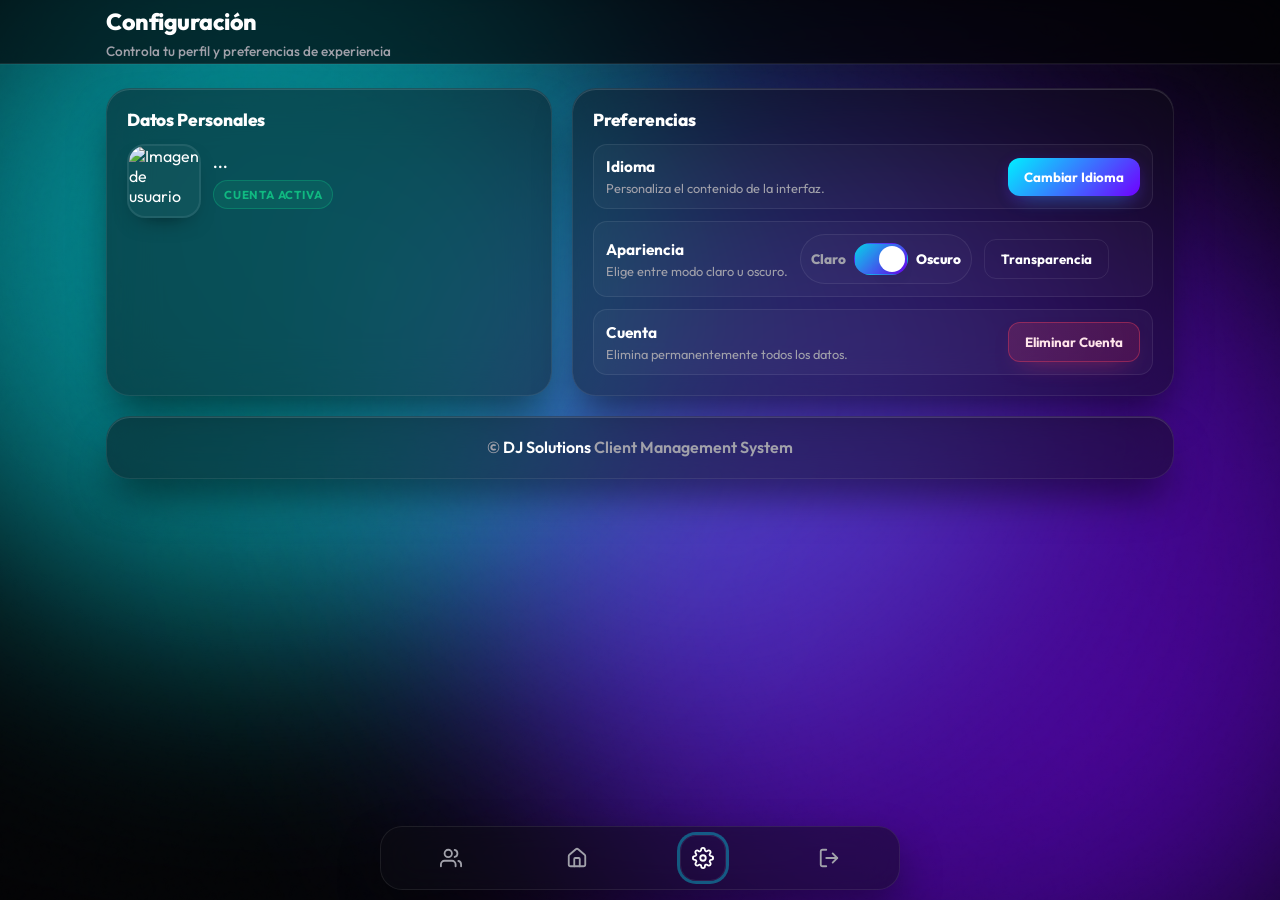
==== Plantillas/Configuracion.html @ e6ed942d "feat: Implement responsive bottom navigation and update UI styles for improved user experience" ====
<!DOCTYPE html>
<html lang="es">

<head>
    <meta charset="UTF-8">
    <meta name="viewport" content="width=device-width, initial-scale=1.0">
    <script>
        (function () {
            try {
                var t = (localStorage.getItem('CMS_THEME') || '').toString().trim().toLowerCase();
                document.documentElement.dataset.theme = (t === 'light' || t === 'claro') ? 'light' : 'dark';
            } catch (e) { }
        })();
    </script>
    <link href="https://fonts.googleapis.com/css2?family=Outfit:wght@300;400;500;600;700;800&display=swap" rel="stylesheet">
    <link rel="stylesheet" href="/Estilos/estilos_config.css">
    <title>Configuración | CMS Premium</title>
</head>

<body>
    <div class="ambient-background" aria-hidden="true">
        <div class="blob blob-1"></div>
        <div class="blob blob-2"></div>
        <div class="blob blob-3"></div>
        <div class="glass-overlay"></div>
    </div>

    <header class="navbar">
        <div class="header-inner">
            <div class="header-copy">
                <h1>Configuración</h1>
                <p>Controla tu perfil y preferencias de experiencia</p>
            </div>
        </div>
    </header>

    <main class="config-layout">
        <section class="glass-panel profile-panel">
            <h2 class="section-title">Datos Personales</h2>
            <div class="profile-row">
                <img src="" id="pfp" alt="Imagen de usuario">
                <div class="profile-meta">
                    <p id="Datos_cuenta">...</p>
                    <span class="meta-badge">Cuenta Activa</span>
                </div>
            </div>
        </section>

        <section class="glass-panel prefs-panel">
            <h2 class="section-title">Preferencias</h2>
            <div class="prefs-grid">
                <div class="pref-item">
                    <div>
                        <h3>Idioma</h3>
                        <p>Personaliza el contenido de la interfaz.</p>
                    </div>
                    <button id="idioma-btn">Cambiar Idioma</button>
                </div>

                <div class="pref-item pref-item--visual">
                    <div>
                        <h3>Apariencia</h3>
                        <p>Elige entre modo claro u oscuro.</p>
                    </div>
                    <div class="theme-toggle" aria-label="Tema">
                        <span class="theme-toggle__label theme-toggle__label--light">Claro</span>
                        <button id="modo-oscuro-btn" class="ios-switch" type="button" role="switch" aria-checked="false" aria-label="Cambiar tema"></button>
                        <span class="theme-toggle__label theme-toggle__label--dark">Oscuro</span>
                    </div>
                    <button id="transparencia-btn" class="secondary-btn">Transparencia</button>
                </div>

                <div class="pref-item pref-item--danger">
                    <div>
                        <h3>Cuenta</h3>
                        <p>Elimina permanentemente todos los datos.</p>
                    </div>
                    <button id="eliminar-cuenta-btn">Eliminar Cuenta</button>
                </div>
            </div>
        </section>

        <section class="glass-panel footer-panel">
            <p>&copy; <a href="https://djsolutionss.netlify.app">DJ Solutions</a> <span id="anio"></span> Client Management System</p>
        </section>
    </main>

    <footer class="bottom-nav" aria-label="Navegación">
        <a class="icon-btn" href="/Plantillas/administracion_clientes.html" aria-label="Clientes" title="Clientes">
            <svg viewBox="0 0 24 24" fill="none" stroke="currentColor" stroke-width="2" stroke-linecap="round" stroke-linejoin="round" aria-hidden="true">
                <path d="M17 21v-2a4 4 0 0 0-4-4H5a4 4 0 0 0-4 4v2" />
                <circle cx="9" cy="7" r="4" />
                <path d="M23 21v-2a4 4 0 0 0-3-3.87" />
                <path d="M16 3.13a4 4 0 0 1 0 7.75" />
            </svg>
        </a>
        <a class="icon-btn" href="/Plantillas/Inicio.html" aria-label="Inicio" title="Inicio">
            <svg viewBox="0 0 24 24" fill="none" stroke="currentColor" stroke-width="2" stroke-linecap="round" stroke-linejoin="round" aria-hidden="true">
                <path d="M15 21v-8a1 1 0 0 0-1-1h-4a1 1 0 0 0-1 1v8" />
                <path d="M3 10a2 2 0 0 1 .709-1.528l7-6a2 2 0 0 1 2.582 0l7 6A2 2 0 0 1 21 10v9a2 2 0 0 1-2 2H5a2 2 0 0 1-2-2z" />
            </svg>
        </a>
        <a class="icon-btn active" href="/Plantillas/Configuracion.html" aria-label="Configuración" title="Configuración">
            <svg viewBox="0 0 24 24" fill="none" stroke="currentColor" stroke-width="2" stroke-linecap="round" stroke-linejoin="round" aria-hidden="true">
                <circle cx="12" cy="12" r="3" />
                <path d="M19.4 15a1.65 1.65 0 0 0 .33 1.82l.06.06a2 2 0 0 1 0 2.83 2 2 0 0 1-2.83 0l-.06-.06a1.65 1.65 0 0 0-1.82-.33 1.65 1.65 0 0 0-1 1.51V21a2 2 0 0 1-2 2 2 2 0 0 1-2-2v-.09A1.65 1.65 0 0 0 9 19.4a1.65 1.65 0 0 0-1.82.33l-.06.06a2 2 0 0 1-2.83 0 2 2 0 0 1 0-2.83l.06-.06A1.65 1.65 0 0 0 4.6 15a1.65 1.65 0 0 0-1.51-1H3a2 2 0 0 1-2-2 2 2 0 0 1 2-2h.09A1.65 1.65 0 0 0 4.6 9a1.65 1.65 0 0 0-.33-1.82l-.06-.06a2 2 0 0 1 0-2.83 2 2 0 0 1 2.83 0l.06.06A1.65 1.65 0 0 0 9 4.6a1.65 1.65 0 0 0 1-1.51V3a2 2 0 0 1 2-2 2 2 0 0 1 2 2v.09A1.65 1.65 0 0 0 15 4.6a1.65 1.65 0 0 0 1.82-.33l.06-.06a2 2 0 0 1 2.83 0 2 2 0 0 1 0 2.83l-.06.06A1.65 1.65 0 0 0 19.4 9a1.65 1.65 0 0 0 1.51 1H21a2 2 0 0 1 2 2 2 2 0 0 1-2 2h-.09A1.65 1.65 0 0 0 19.4 15z" />
            </svg>
        </a>
        <button type="button" class="icon-btn danger" onclick="cerrarSesion()" aria-label="Cerrar sesión" title="Cerrar sesión">
            <svg viewBox="0 0 24 24" fill="none" stroke="currentColor" stroke-width="2" stroke-linecap="round" stroke-linejoin="round" aria-hidden="true">
                <path d="M9 21H5a2 2 0 0 1-2-2V5a2 2 0 0 1 2-2h4" />
                <polyline points="16 17 21 12 16 7" />
                <line x1="21" y1="12" x2="9" y2="12" />
            </svg>
        </button>
    </footer>


    <script src="/Scripts/script_config.js" type="module"></script>
</body>

</html>
---- Estilos/estilos_config.css ----
/* Configuración
   Coherente con la estética oscura del proyecto (Inicio/Clientes/Login)
*/

@import url('https://fonts.googleapis.com/css2?family=Inter:wght@400;500;600;700;800&display=swap');

:root {
	--bg: #0b0b0c;
	--bg-elev: #121214;
	--input: #18181b;
	--text: #e5e5e5;
	--muted: #a1a1aa;
	--heading: #ffffff;
	--border: #2a2a2f;
	--primary: #ffffff;
	--primary-600: #e4e4e7;
	--on-primary: #0b0b0c;
	--ring: rgba(255, 255, 255, 0.35);
	--success: #ffffff;
	--danger: #ffffff;
	--danger-600: #e4e4e7;
	--footer-h: 64px;
	--header-h: 64px;
	--switch-thumb: var(--heading);
	--container-w: 1100px;
	--container-px: 16px;
	color-scheme: dark;
}

/* Tema claro (para el toggle) */
:root[data-theme="light"] {
	--bg: #ffffff;
	--bg-elev: #fafafa;
	--input: #f4f4f5;
	--text: #0b0b0c;
	--muted: #52525b;
	--heading: #0b0b0c;
	--border: #e4e4e7;
	--primary: #0b0b0c;
	--primary-600: #1f1f23;
	--on-primary: #ffffff;
	--ring: rgba(0, 0, 0, 0.18);
	--switch-thumb: #ffffff;
	color-scheme: light;
}

* { box-sizing: border-box; }
html, body { height: 100%; }

body {
	margin: 0;
	font-family: 'Inter', system-ui, -apple-system, Segoe UI, Roboto, Ubuntu, Cantarell,
		Noto Sans, Helvetica, Arial;
	background: var(--bg);
	color: var(--text);
	-webkit-font-smoothing: antialiased;
	-moz-osx-font-smoothing: grayscale;
}

/* Scrollbar */
::-webkit-scrollbar { width: 8px; height: 8px; }
::-webkit-scrollbar-track { background: var(--input); }
::-webkit-scrollbar-thumb { background: #374151; border-radius: 4px; }
:root[data-theme="light"] ::-webkit-scrollbar-thumb { background: #cbd5e1; }
::-webkit-scrollbar-thumb:hover { background: #4b5563; }
:root[data-theme="light"] ::-webkit-scrollbar-thumb:hover { background: #94a3b8; }

header {
	position: fixed;
	top: 0;
	left: 0;
	right: 0;
	z-index: 100;
	height: var(--header-h);
	background: var(--bg);
	border-bottom: 1px solid var(--border);
}

.header-inner,
main {
	width: 100%;
	max-width: var(--container-w);
	margin-left: auto;
	margin-right: auto;
	padding-left: var(--container-px);
	padding-right: var(--container-px);
}

.header-inner {
	height: 100%;
	display: flex;
	align-items: center;
	justify-content: space-between;
	gap: 12px;
}

header h1 {
	margin: 0;
	font-size: 1.75rem;
	line-height: 2.25rem;
	font-weight: 800;
	color: var(--heading);
}

main {
	display: grid;
	gap: 16px;
	grid-template-columns: 1fr;
	padding-top: calc(var(--header-h) + 24px);
	padding-bottom: calc(var(--footer-h) + env(safe-area-inset-bottom) + 18px);
}

@media (min-width: 900px) {
	main { grid-template-columns: repeat(2, minmax(0, 1fr)); gap: 20px; }
	main > section:last-of-type { grid-column: 1 / -1; }
}

/* Acciones del header */
.header-actions {
	display: flex;
	align-items: center;
	gap: 8px;
}

.header-icon-btn {
	appearance: none;
	background: transparent;
	color: var(--text);
	border: 1px solid var(--border);
	border-radius: 10px;
	padding: 8px;
	min-width: 40px;
	min-height: 40px;
	cursor: pointer;
	display: inline-flex;
	align-items: center;
	justify-content: center;
	text-decoration: none;
	box-shadow: none;
	transition: background-color 0.2s ease, border-color 0.2s ease, box-shadow 0.2s ease;
}
.header-icon-btn:hover {
	background: rgba(255,255,255,0.05);
	border-color: rgba(255,255,255,0.12);
}
:root[data-theme="light"] .header-icon-btn:hover {
	background: rgba(15, 23, 42, 0.05);
}
.header-icon-btn:active { transform: translateY(1px); }
.header-icon-btn:focus-visible {
	outline: none;
	border-color: var(--primary);
	box-shadow: 0 0 0 3px var(--ring);
}

.header-icon-btn svg {
	width: 22px;
	height: 22px;
	display: block;
}

main > section {
	background: var(--bg-elev);
	border: 1px solid var(--border);
	border-radius: 18px;
	padding: 18px;
	box-shadow: 0 1px 2px rgba(0, 0, 0, 0.12), 0 6px 24px rgba(0, 0, 0, 0.20);
}

main > section > h1 {
	margin: 0 0 12px 0;
	font-size: 1.125rem;
	line-height: 1.5rem;
	font-weight: 800;
	color: var(--heading);
}

main h3 {
	margin: 0;
	font-size: 0.95rem;
	font-weight: 700;
	color: var(--heading);
}

/* Datos personales */
main > section:first-of-type > div {
	display: flex;
	align-items: center;
	gap: 12px;
	flex-wrap: wrap;
}

#pfp {
	width: 56px;
	height: 56px;
	border-radius: 14px;
	border: 1px solid var(--border);
	background: var(--input);
	object-fit: cover;
}

#Datos_cuenta {
	margin: 0;
	color: var(--muted);
	font-weight: 600;
	overflow-wrap: anywhere;
}

/* Preferencias */
main > section:nth-of-type(2) > div {
	display: grid;
	gap: 12px;
}

main > section:nth-of-type(2) > div > div {
	background: var(--input);
	border: 1px solid var(--border);
	border-radius: 14px;
	padding: 12px;
	display: flex;
	align-items: center;
	justify-content: space-between;
	gap: 12px;
	flex-wrap: wrap;
}

main > section:nth-of-type(2) > div > div:nth-of-type(2) {
	justify-content: flex-start;
}
main > section:nth-of-type(2) > div > div:nth-of-type(2) h3 {
	flex: 1 1 180px;
}
main > section:nth-of-type(2) > div > div:nth-of-type(2) button {
	flex: 0 0 auto;
}

button {
	appearance: none;
	background: var(--primary);
	color: var(--on-primary);
	font-weight: 700;
	border: 0;
	border-radius: 12px;
	padding: 10px 14px;
	cursor: pointer;
	transition: background-color 0.2s ease, transform 0.02s ease, box-shadow 0.2s ease;
	box-shadow: 0 1px 2px rgba(0,0,0,0.2), 0 2px 6px rgba(0,0,0,0.25);
}

button:hover { background: var(--primary-600); }
button:active { transform: translateY(1px); }
button:focus-visible {
	outline: none;
	box-shadow: 0 0 0 3px var(--ring);
}

#eliminar-cuenta-btn {
	background: transparent;
	color: var(--heading);
	border: 1px solid var(--border);
	box-shadow: none;
}
#eliminar-cuenta-btn:hover {
	background: rgba(255,255,255,0.04);
}
:root[data-theme="light"] #eliminar-cuenta-btn:hover { background: rgba(0,0,0,0.04); }

/* Toggle iOS (Claro/Oscuro) */
.theme-toggle {
	display: inline-flex;
	align-items: center;
	gap: 10px;
	white-space: nowrap;
}

.theme-toggle__label {
	font-size: 0.85rem;
	font-weight: 800;
	color: var(--muted);
}

:root[data-theme="light"] .theme-toggle__label--light { color: var(--heading); }
:root[data-theme="light"] .theme-toggle__label--dark { color: var(--muted); }
:root:not([data-theme="light"]) .theme-toggle__label--dark { color: var(--heading); }
:root:not([data-theme="light"]) .theme-toggle__label--light { color: var(--muted); }

button.ios-switch {
	appearance: none;
	-webkit-appearance: none;
	width: 52px;
	height: 32px;
	padding: 0;
	border-radius: 999px;
	border: 1px solid var(--border);
	background: var(--input);
	box-shadow: none;
	position: relative;
	cursor: pointer;
}

button.ios-switch::after {
	content: '';
	position: absolute;
	top: 2px;
	left: 2px;
	width: 28px;
	height: 28px;
	border-radius: 999px;
	background: var(--switch-thumb);
	box-shadow: 0 1px 2px rgba(0,0,0,0.22), 0 6px 18px rgba(0,0,0,0.18);
	transform: translateX(0);
	transition: transform 0.18s ease;
}

:root:not([data-theme="light"]) button.ios-switch {
	background: var(--primary);
	border-color: transparent;
}

:root:not([data-theme="light"]) button.ios-switch::after {
	transform: translateX(20px);
}

button.ios-switch:hover { background: var(--input); }
:root:not([data-theme="light"]) button.ios-switch:hover { background: var(--primary-600); }
button.ios-switch:active { transform: none; }

button.ios-switch:focus-visible {
	outline: none;
	box-shadow: 0 0 0 3px var(--ring);
}

/* Créditos */
main > section:last-of-type {
	text-align: center;
	color: var(--muted);
}

main > section:last-of-type p {
	margin: 0;
	font-weight: 600;
}

main > section:last-of-type a {
	display: inline-block;
	color: var(--heading);
	text-decoration: none;
	border-bottom: 1px solid transparent;
	transition: border-color 0.2s ease;
}

main > section:last-of-type a:hover { border-bottom-color: var(--primary); }

main > section:last-of-type a:focus-visible {
	outline: none;
	box-shadow: 0 0 0 3px var(--ring);
	border-radius: 10px;
}

img {
	width: 22px;
	height: 22px;
}

@media (max-width: 520px) {
	header h1 {
		font-size: 1.35rem;
		line-height: 1.75rem;
	}
	.header-icon-btn { padding: 8px; }
	main { gap: 14px; padding-top: calc(var(--header-h) + 18px); }
	main > section { padding: 16px; }
}

/* SweetAlert2 (coherente y compatible con ambos temas) */
.swal2-popup {
	background: var(--bg-elev) !important;
	color: var(--text) !important;
	border: 1px solid var(--border);
	border-radius: 16px;
}

.swal2-title { color: var(--heading) !important; }
.swal2-html-container { color: var(--text) !important; }

.swal2-confirm {
	background: var(--primary) !important;
	border-radius: 10px !important;
}
.swal2-confirm:hover { background: var(--primary-600) !important; }

.swal2-cancel {
	background: transparent !important;
	color: var(--text) !important;
	border: 1px solid var(--border) !important;
	border-radius: 10px !important;
}

.swal2-actions .swal2-styled:focus { box-shadow: 0 0 0 3px var(--ring) !important; }

/* ------------------------------------------------------------------
   Config V2 - Glassmorphism Premium (aligned with Inicio)
------------------------------------------------------------------ */

:root {
	--bg: #030305;
	--bg-rgb: 3, 3, 5;
	--text: #ffffff;
	--muted: #a1a1aa;
	--heading: #ffffff;
	--border: rgba(255, 255, 255, 0.08);
	--bg-elev: rgba(15, 15, 20, 0.45);
	--input: rgba(255, 255, 255, 0.03);
	--ring: rgba(0, 240, 255, 0.35);
	--primary: linear-gradient(135deg, #00f0ff 0%, #7000ff 100%);
	--primary-600: linear-gradient(135deg, #19f4ff 0%, #8e31ff 100%);
	--on-primary: #ffffff;
	--danger: #f43f5e;
	--success: #10b981;
	--glass-highlight: rgba(255, 255, 255, 0.15);
	--glass-shadow: 0 24px 40px -8px rgba(0, 0, 0, 0.5);
	--blob-1: #00f0ff;
	--blob-2: #7000ff;
	--blob-3: #2563eb;
}

:root[data-theme="light"] {
	--bg: #fafafa;
	--bg-rgb: 250, 250, 250;
	--text: #09090b;
	--muted: #52525b;
	--heading: #09090b;
	--border: rgba(0, 0, 0, 0.08);
	--bg-elev: rgba(255, 255, 255, 0.75);
	--input: rgba(255, 255, 255, 0.92);
	--ring: rgba(6, 182, 212, 0.26);
	--primary: linear-gradient(135deg, #06b6d4 0%, #8b5cf6 100%);
	--primary-600: linear-gradient(135deg, #0891b2 0%, #7c3aed 100%);
	--on-primary: #ffffff;
	--glass-shadow: 0 24px 40px -8px rgba(0, 0, 0, 0.08);
	--blob-1: #67e8f9;
	--blob-2: #c4b5fd;
	--blob-3: #93c5fd;
}

body {
	font-family: 'Outfit', -apple-system, BlinkMacSystemFont, sans-serif;
	background: var(--bg);
	color: var(--text);
	overflow-x: hidden;
}

.ambient-background {
	position: fixed;
	inset: 0;
	z-index: -1;
	overflow: hidden;
	background: var(--bg);
}

.ambient-background::before {
	content: '';
	position: absolute;
	inset: 0;
	background: radial-gradient(circle at 20% 20%, rgba(0, 240, 255, 0.1), transparent 40%),
				radial-gradient(circle at 85% 80%, rgba(112, 0, 255, 0.12), transparent 46%);
	pointer-events: none;
}

.blob {
	position: absolute;
	border-radius: 50%;
	filter: blur(120px);
	opacity: 0.5;
	mix-blend-mode: screen;
	animation: orbFloat 25s infinite alternate cubic-bezier(0.4, 0, 0.2, 1);
}

:root[data-theme="light"] .blob {
	mix-blend-mode: normal;
	opacity: 0.6;
}

.blob-1 { top: -15%; left: -10%; width: 60vw; height: 60vw; background: var(--blob-1); }
.blob-2 { bottom: -15%; right: -10%; width: 70vw; height: 70vw; background: var(--blob-2); animation-delay: -7s; }
.blob-3 { bottom: 20%; left: 30%; width: 50vw; height: 50vw; background: var(--blob-3); animation-delay: -14s; }

.glass-overlay {
	position: absolute;
	inset: 0;
	background: url('data:image/svg+xml,%3Csvg viewBox="0 0 200 200" xmlns="http://www.w3.org/2000/svg"%3E%3Cfilter id="noiseFilter"%3E%3CfeTurbulence type="fractalNoise" baseFrequency="0.65" numOctaves="3" stitchTiles="stitch"/%3E%3C/filter%3E%3Crect width="100%25" height="100%25" filter="url(%23noiseFilter)"/%3E%3C/svg%3E');
	opacity: 0.03;
	mix-blend-mode: overlay;
	pointer-events: none;
}

@keyframes orbFloat {
	0% { transform: translate(0, 0) scale(1); }
	33% { transform: translate(6%, 8%) scale(1.1); }
	66% { transform: translate(-4%, 4%) scale(0.9); }
	100% { transform: translate(-8%, -6%) scale(1.05); }
}

.navbar {
	position: fixed;
	top: 0;
	left: 0;
	right: 0;
	height: var(--header-h);
	z-index: 100;
	background: rgba(var(--bg-rgb), 0.65);
	backdrop-filter: blur(24px);
	-webkit-backdrop-filter: blur(24px);
	border-bottom: 1px solid var(--border);
	box-shadow: 0 1px 0 rgba(255, 255, 255, 0.04);
}

.header-copy h1 {
	margin: 0;
	font-size: 1.45rem;
	font-weight: 800;
	letter-spacing: -0.02em;
}

.header-copy p {
	margin: 2px 0 0;
	font-size: 0.85rem;
	color: var(--muted);
	font-weight: 500;
}

.config-layout {
	padding-top: calc(var(--header-h) + 24px);
	padding-bottom: calc(var(--footer-h) + env(safe-area-inset-bottom) + 18px);
	display: grid;
	gap: 18px;
	grid-template-columns: 1fr;
}

@media (min-width: 960px) {
	.config-layout {
		grid-template-columns: 1fr 1.35fr;
		gap: 20px;
	}
	.footer-panel {
		grid-column: 1 / -1;
	}
}

.glass-panel {
	background: var(--bg-elev);
	border: 1px solid var(--border);
	border-radius: 24px;
	padding: 20px;
	backdrop-filter: blur(24px);
	-webkit-backdrop-filter: blur(24px);
	box-shadow: var(--glass-shadow), inset 0 1px 0 var(--glass-highlight);
	transition: transform 0.3s cubic-bezier(0.4, 0, 0.2, 1), box-shadow 0.3s ease;
}

.glass-panel:hover {
	transform: translateY(-2px);
	box-shadow: var(--glass-shadow), 0 0 26px -14px rgba(0, 240, 255, 0.35), inset 0 1px 0 var(--glass-highlight);
}

.section-title {
	margin: 0 0 14px;
	font-size: 1.08rem;
	font-weight: 800;
	letter-spacing: -0.01em;
	color: var(--heading);
}

.profile-row {
	display: flex;
	align-items: center;
	gap: 14px;
}

#pfp {
	width: 74px;
	height: 74px;
	border-radius: 18px;
	border: 2px solid var(--border);
	background: var(--input);
	object-fit: cover;
	box-shadow: 0 10px 24px -14px rgba(0, 0, 0, 0.7);
}

.profile-meta {
	display: grid;
	gap: 8px;
}

#Datos_cuenta {
	margin: 0;
	color: var(--text);
	font-size: 0.96rem;
	font-weight: 600;
}

.meta-badge {
	display: inline-flex;
	align-items: center;
	padding: 6px 10px;
	font-size: 0.72rem;
	font-weight: 700;
	letter-spacing: 0.07em;
	text-transform: uppercase;
	color: var(--success);
	border-radius: 999px;
	border: 1px solid rgba(16, 185, 129, 0.35);
	background: rgba(16, 185, 129, 0.12);
	width: fit-content;
}

.prefs-grid {
	display: grid;
	gap: 12px;
}

.pref-item {
	display: flex;
	justify-content: space-between;
	align-items: center;
	gap: 14px;
	padding: 14px;
	border-radius: 16px;
	border: 1px solid var(--border);
	background: var(--input);
	flex-wrap: wrap;
}

.pref-item h3 {
	margin: 0;
	font-size: 0.96rem;
	font-weight: 700;
	color: var(--heading);
}

.pref-item p {
	margin: 4px 0 0;
	font-size: 0.8rem;
	color: var(--muted);
}

.pref-item--visual {
	align-items: flex-start;
}

button {
	background: var(--primary);
	color: var(--on-primary);
	border: none;
	padding: 11px 16px;
	border-radius: 12px;
	font-family: inherit;
	font-weight: 700;
	box-shadow: 0 10px 22px -12px rgba(0, 240, 255, 0.45), 0 4px 14px rgba(112, 0, 255, 0.22);
}

button:hover {
	filter: brightness(1.05);
	transform: translateY(-1px);
}

.secondary-btn {
	background: transparent;
	color: var(--text);
	border: 1px solid var(--border);
	box-shadow: none;
}

.secondary-btn:hover {
	background: rgba(255, 255, 255, 0.04);
	filter: none;
}

#eliminar-cuenta-btn {
	background: linear-gradient(135deg, rgba(244, 63, 94, 0.18), rgba(225, 29, 72, 0.16));
	border: 1px solid rgba(244, 63, 94, 0.4);
	color: #ffe4ea;
	box-shadow: 0 10px 24px -14px rgba(244, 63, 94, 0.6);
}

#eliminar-cuenta-btn:hover {
	background: linear-gradient(135deg, rgba(244, 63, 94, 0.28), rgba(225, 29, 72, 0.2));
}

.theme-toggle {
	padding: 8px 10px;
	border: 1px solid var(--border);
	border-radius: 999px;
	background: rgba(255, 255, 255, 0.02);
	gap: 8px;
}

button.ios-switch {
	width: 54px;
	height: 32px;
	background: rgba(255, 255, 255, 0.06);
	border: 1px solid var(--border);
}

button.ios-switch::after {
	width: 26px;
	height: 26px;
	top: 2px;
	left: 2px;
	background: #ffffff;
	box-shadow: 0 8px 16px -10px rgba(0, 0, 0, 0.7);
}

:root:not([data-theme="light"]) button.ios-switch {
	background: linear-gradient(135deg, rgba(0, 240, 255, 0.85), rgba(112, 0, 255, 0.92));
	border-color: transparent;
}

:root:not([data-theme="light"]) button.ios-switch::after {
	transform: translateX(22px);
}

.footer-panel {
	text-align: center;
	color: var(--muted);
}

.footer-panel p {
	margin: 0;
	font-weight: 600;
}

.footer-panel a {
	color: var(--heading);
	text-decoration: none;
	border-bottom: 1px solid transparent;
}

.footer-panel a:hover {
	border-bottom-color: currentColor;
}

.header-icon-btn {
	background: var(--input);
	border: 1px solid var(--border);
	color: var(--text);
	box-shadow: none;
}

.header-icon-btn:hover {
	background: rgba(255, 255, 255, 0.08);
	border-color: rgba(255, 255, 255, 0.18);
	transform: translateY(-1px);
}

.header-icon-btn.danger:hover {
	color: #ff879f;
	border-color: rgba(244, 63, 94, 0.45);
	background: rgba(244, 63, 94, 0.1);
}

@media (max-width: 768px) {
	.header-copy p {
		display: none;
	}

	.config-layout {
		padding-top: calc(var(--header-h) + 18px);
		gap: 14px;
	}

	.glass-panel {
		padding: 16px;
		border-radius: 20px;
	}

	.pref-item {
		align-items: flex-start;
	}

	:root[data-theme="dark"] .ambient-background {
		background: radial-gradient(circle at 18% 18%, rgba(0, 240, 255, 0.24), transparent 42%),
					radial-gradient(circle at 84% 80%, rgba(112, 0, 255, 0.2), transparent 46%),
					#05060a;
	}

	:root[data-theme="dark"] .blob {
		opacity: 0.72;
		filter: blur(95px);
	}

	:root[data-theme="dark"] .blob-1 {
		top: -28%;
		left: -32%;
		width: 98vw;
		height: 98vw;
	}

	:root[data-theme="dark"] .blob-2 {
		right: -30%;
		bottom: -24%;
		width: 102vw;
		height: 102vw;
	}

	:root[data-theme="dark"] .blob-3 {
		left: 18%;
		bottom: 8%;
		width: 74vw;
		height: 74vw;
	}

	:root[data-theme="dark"] .glass-overlay {
		opacity: 0.015;
	}
}

/* Dock inferior (igual patrón que Inicio/Clientes) */
.bottom-nav {
	position: fixed;
	left: 50%;
	transform: translateX(-50%);
	bottom: calc(10px + env(safe-area-inset-bottom));
	z-index: 120;

	width: calc(100vw - 14px);
	max-width: 520px;
	height: var(--footer-h);

	display: flex;
	align-items: center;
	justify-content: space-around;
	gap: 10px;

	padding: 10px 12px;
	border-radius: 22px;
	border: 1px solid var(--border);
	background: var(--bg-elev);
	backdrop-filter: blur(18px);
	-webkit-backdrop-filter: blur(18px);
	box-shadow: 0 18px 40px rgba(0, 0, 0, 0.35);
}

.bottom-nav .icon-btn {
	appearance: none;
	-webkit-appearance: none;
	border: 1px solid transparent;
	background: transparent;
	color: var(--muted);

	width: 46px;
	height: 46px;
	border-radius: 16px;

	display: inline-flex;
	align-items: center;
	justify-content: center;

	padding: 0;
	box-shadow: none;
	text-decoration: none;
	cursor: pointer;
	transition: background 0.18s ease, color 0.18s ease, border-color 0.18s ease, transform 0.18s ease;
}

.bottom-nav .icon-btn svg {
	width: 22px;
	height: 22px;
}

.bottom-nav .icon-btn:hover {
	background: rgba(255, 255, 255, 0.05);
	color: var(--text);
	transform: translateY(-1px);
}

:root[data-theme="light"] .bottom-nav .icon-btn:hover {
	background: rgba(0, 0, 0, 0.04);
}

.bottom-nav .icon-btn.active {
	color: var(--text);
	border-color: var(--border);
	box-shadow: 0 0 0 3px var(--ring);
}

.bottom-nav .icon-btn.danger:hover {
	color: #ff879f;
	border-color: rgba(244, 63, 94, 0.45);
	background: rgba(244, 63, 94, 0.1);
}

@media (prefers-reduced-motion: reduce) {
	* { transition: none !important; }
}
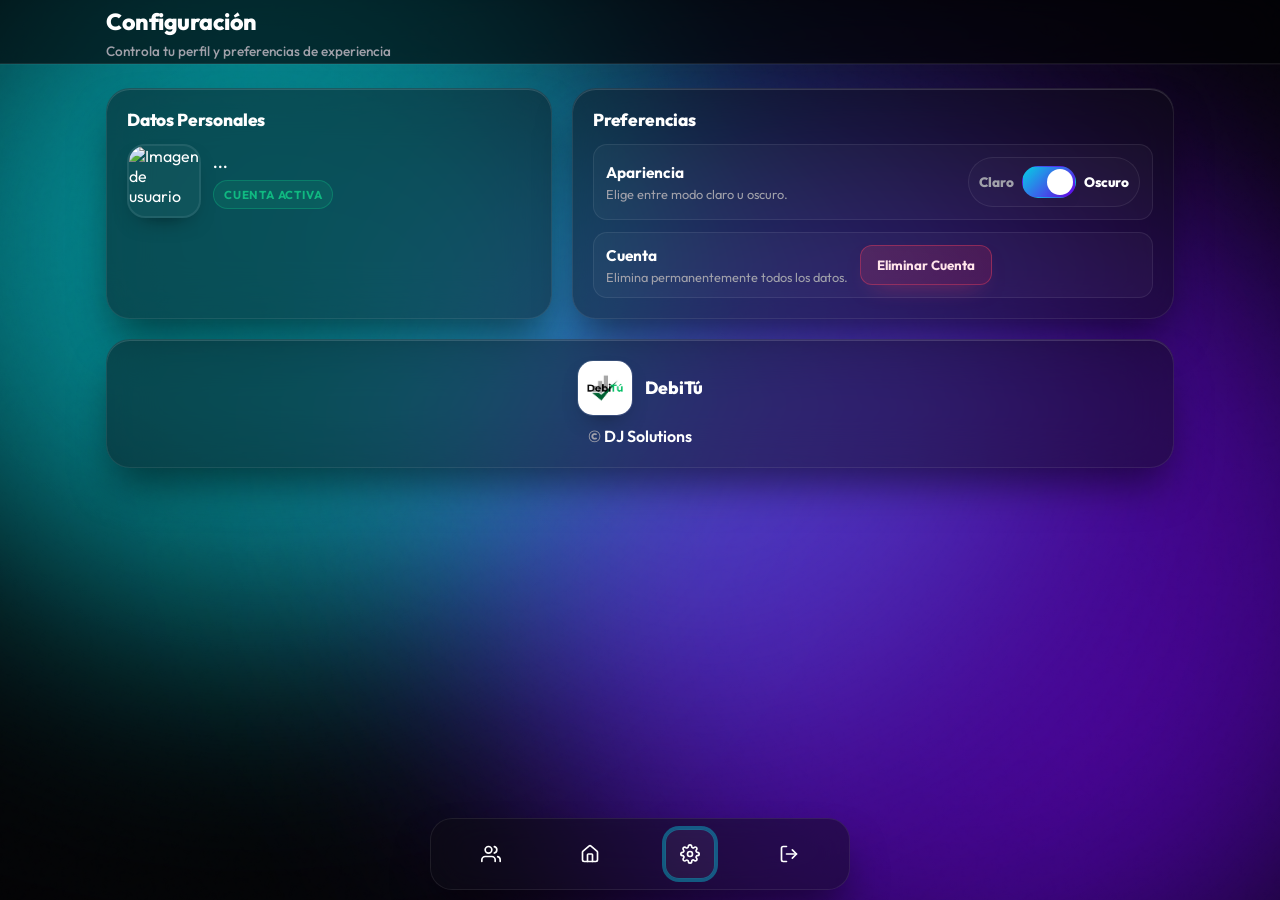
==== commit 9685ccc0: "feat: update branding to DebiTú across application templates and manifest" ====
--- a/Plantillas/Configuracion.html
+++ b/Plantillas/Configuracion.html
@@ -49,13 +49,13 @@
         <section class="glass-panel prefs-panel">
             <h2 class="section-title">Preferencias</h2>
             <div class="prefs-grid">
-                <div class="pref-item">
+                <!--<div class="pref-item">
                     <div>
                         <h3>Idioma</h3>
                         <p>Personaliza el contenido de la interfaz.</p>
                     </div>
                     <button id="idioma-btn">Cambiar Idioma</button>
-                </div>
+                </div>-->
 
                 <div class="pref-item pref-item--visual">
                     <div>
@@ -67,7 +67,7 @@
                         <button id="modo-oscuro-btn" class="ios-switch" type="button" role="switch" aria-checked="false" aria-label="Cambiar tema"></button>
                         <span class="theme-toggle__label theme-toggle__label--dark">Oscuro</span>
                     </div>
-                    <button id="transparencia-btn" class="secondary-btn">Transparencia</button>
+                    <!--<button id="transparencia-btn" class="secondary-btn">Transparencia</button>-->
                 </div>
 
                 <div class="pref-item pref-item--danger">
@@ -81,7 +81,11 @@
         </section>
 
         <section class="glass-panel footer-panel">
-            <p>&copy; <a href="https://djsolutionss.netlify.app">DJ Solutions</a> <span id="anio"></span> Client Management System</p>
+            <div class="credits-head" aria-label="Información de la aplicación">
+                <img class="app-icon" src="/icons/Icon.png" alt="Icono de la app" loading="lazy" decoding="async">
+                <h1 class="app-title">DebiTú</h1>
+            </div>
+            <p>&copy; <a href="https://djsolutionss.netlify.app">DJ Solutions</a> <span id="anio"></span></p>
         </section>
     </main>
 
--- a/Estilos/estilos_config.css
+++ b/Estilos/estilos_config.css
@@ -48,6 +48,13 @@
 * { box-sizing: border-box; }
 html, body { height: 100%; }
 
+button,
+a,
+label,
+input {
+	-webkit-tap-highlight-color: transparent;
+}
+
 body {
 	margin: 0;
 	font-family: 'Inter', system-ui, -apple-system, Segoe UI, Roboto, Ubuntu, Cantarell,
@@ -372,32 +379,6 @@
 	main { gap: 14px; padding-top: calc(var(--header-h) + 18px); }
 	main > section { padding: 16px; }
 }
-
-/* SweetAlert2 (coherente y compatible con ambos temas) */
-.swal2-popup {
-	background: var(--bg-elev) !important;
-	color: var(--text) !important;
-	border: 1px solid var(--border);
-	border-radius: 16px;
-}
-
-.swal2-title { color: var(--heading) !important; }
-.swal2-html-container { color: var(--text) !important; }
-
-.swal2-confirm {
-	background: var(--primary) !important;
-	border-radius: 10px !important;
-}
-.swal2-confirm:hover { background: var(--primary-600) !important; }
-
-.swal2-cancel {
-	background: transparent !important;
-	color: var(--text) !important;
-	border: 1px solid var(--border) !important;
-	border-radius: 10px !important;
-}
-
-.swal2-actions .swal2-styled:focus { box-shadow: 0 0 0 3px var(--ring) !important; }
 
 /* ------------------------------------------------------------------
    Config V2 - Glassmorphism Premium (aligned with Inicio)
@@ -724,6 +705,36 @@
 .footer-panel {
 	text-align: center;
 	color: var(--muted);
+	display: grid;
+	justify-items: center;
+	gap: 10px;
+}
+
+.footer-panel .credits-head {
+	display: flex;
+	align-items: center;
+	justify-content: center;
+	gap: 12px;
+	flex-wrap: wrap;
+}
+
+.footer-panel .app-icon {
+	width: 56px;
+	height: 56px;
+	border-radius: 16px;
+	border: 1px solid var(--border);
+	background: var(--input);
+	object-fit: cover;
+	box-shadow: 0 10px 24px -14px rgba(0, 0, 0, 0.7);
+}
+
+.footer-panel .app-title {
+	margin: 0;
+	font-size: 1.1rem;
+	line-height: 1.35;
+	font-weight: 800;
+	color: var(--heading);
+	overflow-wrap: anywhere;
 }
 
 .footer-panel p {
@@ -816,47 +827,40 @@
 	}
 }
 
-/* Dock inferior (igual patrón que Inicio/Clientes) */
+/* Dock inferior (alineado a Inicio/Clientes) */
 .bottom-nav {
 	position: fixed;
 	left: 50%;
+	bottom: calc(10px + env(safe-area-inset-bottom, 0px));
 	transform: translateX(-50%);
-	bottom: calc(10px + env(safe-area-inset-bottom));
 	z-index: 120;
-
-	width: calc(100vw - 14px);
-	max-width: 520px;
-	height: var(--footer-h);
-
+	min-height: var(--footer-h);
+	width: min(420px, calc(100vw - 20px));
+	border: 1px solid var(--border);
+	border-radius: 22px;
+	padding: 10px;
 	display: flex;
+	justify-content: space-around;
 	align-items: center;
-	justify-content: space-around;
-	gap: 10px;
-
-	padding: 10px 12px;
-	border-radius: 22px;
-	border: 1px solid var(--border);
 	background: var(--bg-elev);
-	backdrop-filter: blur(18px);
-	-webkit-backdrop-filter: blur(18px);
-	box-shadow: 0 18px 40px rgba(0, 0, 0, 0.35);
-}
-
-.bottom-nav .icon-btn {
+	backdrop-filter: blur(24px);
+	-webkit-backdrop-filter: blur(24px);
+	box-shadow: var(--glass-shadow);
+}
+
+.bottom-nav .icon-btn,
+.bottom-nav a.icon-btn {
 	appearance: none;
 	-webkit-appearance: none;
 	border: 1px solid transparent;
 	background: transparent;
-	color: var(--muted);
-
-	width: 46px;
-	height: 46px;
-	border-radius: 16px;
-
+	color: inherit;
+	width: 50px;
+	height: 50px;
+	border-radius: 14px;
 	display: inline-flex;
 	align-items: center;
 	justify-content: center;
-
 	padding: 0;
 	box-shadow: none;
 	text-decoration: none;
@@ -864,31 +868,236 @@
 	transition: background 0.18s ease, color 0.18s ease, border-color 0.18s ease, transform 0.18s ease;
 }
 
-.bottom-nav .icon-btn svg {
+.bottom-nav .icon-btn svg,
+.bottom-nav a.icon-btn svg {
+	width: 20px;
+	height: 20px;
+}
+
+.bottom-nav .icon-btn:hover,
+.bottom-nav a.icon-btn:hover {
+	border-color: var(--ring);
+	background: rgba(255, 255, 255, 0.05);
+}
+
+:root[data-theme="light"] .bottom-nav .icon-btn:hover,
+:root[data-theme="light"] .bottom-nav a.icon-btn:hover {
+	background: rgba(0, 0, 0, 0.04);
+}
+
+.bottom-nav .icon-btn.active,
+.bottom-nav a.icon-btn.active {
+	border-color: var(--ring);
+	background: rgba(255, 255, 255, 0.05);
+	box-shadow: 0 0 0 3px var(--ring);
+}
+
+:root[data-theme="light"] .bottom-nav .icon-btn.active,
+:root[data-theme="light"] .bottom-nav a.icon-btn.active {
+	background: rgba(0, 0, 0, 0.04);
+}
+
+.bottom-nav .icon-btn.danger:hover,
+.bottom-nav a.icon-btn.danger:hover {
+	color: var(--danger);
+	border-color: var(--danger);
+	background: rgba(244, 63, 94, 0.1);
+}
+
+/* =====================
+   Bottom-sheet (Config)
+   ===================== */
+.cfg-sheet-backdrop {
+	position: fixed;
+	inset: 0;
+	background: rgba(0, 0, 0, 0.6);
+	opacity: 0;
+	visibility: hidden;
+	pointer-events: none;
+	transition: opacity 0.18s ease, visibility 0.18s ease;
+	z-index: 180;
+}
+
+.cfg-sheet {
+	position: fixed;
+	left: 50%;
+	transform: translateX(-50%) translateY(14px);
+	bottom: calc(var(--footer-h) + 16px + env(safe-area-inset-bottom, 0px));
+	width: min(560px, calc(100vw - 20px));
+	max-height: min(72dvh, 620px);
+	overflow: auto;
+	border: 1px solid var(--border);
+	border-radius: 22px;
+	background: var(--bg-elev);
+	backdrop-filter: blur(24px);
+	-webkit-backdrop-filter: blur(24px);
+	box-shadow: var(--glass-shadow);
+	opacity: 0;
+	visibility: hidden;
+	pointer-events: none;
+	transition: opacity 0.18s ease, transform 0.18s ease, visibility 0.18s ease;
+	z-index: 190;
+}
+
+body.cfg-sheet-open .cfg-sheet-backdrop {
+	opacity: 1;
+	visibility: visible;
+	pointer-events: auto;
+}
+
+body.cfg-sheet-open .cfg-sheet {
+	opacity: 1;
+	visibility: visible;
+	pointer-events: auto;
+	transform: translateX(-50%) translateY(0);
+}
+
+.cfg-sheet__header {
+	display: flex;
+	align-items: flex-start;
+	justify-content: space-between;
+	gap: 12px;
+	padding: 14px 14px 10px;
+	border-bottom: 1px solid color-mix(in srgb, var(--border) 82%, transparent);
+}
+
+.cfg-sheet__title {
+	margin: 0;
+	font-size: 1.05rem;
+	font-weight: 850;
+	letter-spacing: -0.02em;
+	color: var(--heading);
+}
+
+.cfg-sheet__subtitle {
+	margin: 4px 0 0;
+	font-size: 0.86rem;
+	color: var(--muted);
+}
+
+.cfg-sheet__close {
+	appearance: none;
+	-webkit-appearance: none;
+	border: 1px solid var(--border);
+	background: rgba(255, 255, 255, 0.05);
+	color: var(--heading);
+	border-radius: 12px;
+	width: 44px;
+	height: 44px;
+	padding: 0;
+	line-height: 1;
+	font-size: 22px;
+	cursor: pointer;
+	box-shadow: none;
+}
+
+:root[data-theme="light"] .cfg-sheet__close {
+	background: rgba(0, 0, 0, 0.04);
+}
+
+.cfg-sheet__close:focus-visible {
+	outline: none;
+	box-shadow: 0 0 0 3px var(--ring);
+}
+
+.cfg-sheet__body {
+	padding: 12px 14px 14px;
+	display: grid;
+	gap: 12px;
+}
+
+.cfg-sheet__message {
+	font-size: 0.92rem;
+	color: var(--text);
+}
+
+.cfg-sheet__actions {
+	display: flex;
+	gap: 10px;
+	justify-content: flex-end;
+	flex-wrap: wrap;
+}
+
+.cfg-btn {
+	appearance: none;
+	-webkit-appearance: none;
+	border: 0;
+	border-radius: 12px;
+	min-height: 44px;
+	padding: 10px 14px;
+	cursor: pointer;
+	font-weight: 800;
+	box-shadow: none;
+}
+
+.cfg-btn--primary {
+	background: var(--primary);
+	color: var(--on-primary);
+}
+
+.cfg-btn--ghost {
+	background: transparent;
+	color: var(--text);
+	border: 1px solid var(--border);
+}
+
+.cfg-btn--danger {
+	background: color-mix(in srgb, var(--danger) 14%, transparent);
+	color: var(--heading);
+	border: 1px solid color-mix(in srgb, var(--danger) 42%, var(--border));
+}
+
+.cfg-btn:focus-visible {
+	outline: none;
+	box-shadow: 0 0 0 3px var(--ring);
+}
+
+.cfg-sheet__spinner {
 	width: 22px;
 	height: 22px;
-}
-
-.bottom-nav .icon-btn:hover {
-	background: rgba(255, 255, 255, 0.05);
-	color: var(--text);
-	transform: translateY(-1px);
-}
-
-:root[data-theme="light"] .bottom-nav .icon-btn:hover {
-	background: rgba(0, 0, 0, 0.04);
-}
-
-.bottom-nav .icon-btn.active {
-	color: var(--text);
-	border-color: var(--border);
-	box-shadow: 0 0 0 3px var(--ring);
-}
-
-.bottom-nav .icon-btn.danger:hover {
-	color: #ff879f;
-	border-color: rgba(244, 63, 94, 0.45);
-	background: rgba(244, 63, 94, 0.1);
+	border-radius: 999px;
+	border: 3px solid color-mix(in srgb, var(--border) 70%, transparent);
+	border-top-color: var(--heading);
+	animation: cfgSpin 0.9s linear infinite;
+}
+
+@keyframes cfgSpin {
+	to { transform: rotate(360deg); }
+}
+
+/* =====================
+   Toast (Config)
+   ===================== */
+.cfg-toast {
+	position: fixed;
+	top: calc(var(--header-h) + 12px);
+	right: 12px;
+	z-index: 200;
+	max-width: min(360px, calc(100vw - 24px));
+	padding: 10px 12px;
+	border-radius: 14px;
+	border: 1px solid var(--border);
+	background: var(--bg-elev);
+	backdrop-filter: blur(20px);
+	-webkit-backdrop-filter: blur(20px);
+	box-shadow: var(--glass-shadow);
+	opacity: 0;
+	transform: translateY(-8px);
+	pointer-events: none;
+	transition: opacity 0.18s ease, transform 0.18s ease;
+}
+
+.cfg-toast.is-open {
+	opacity: 1;
+	transform: translateY(0);
+}
+
+.cfg-toast.is-success {
+	border-color: color-mix(in srgb, var(--success) 36%, var(--border));
+}
+
+.cfg-toast.is-error {
+	border-color: color-mix(in srgb, var(--danger) 48%, var(--border));
 }
 
 @media (prefers-reduced-motion: reduce) {
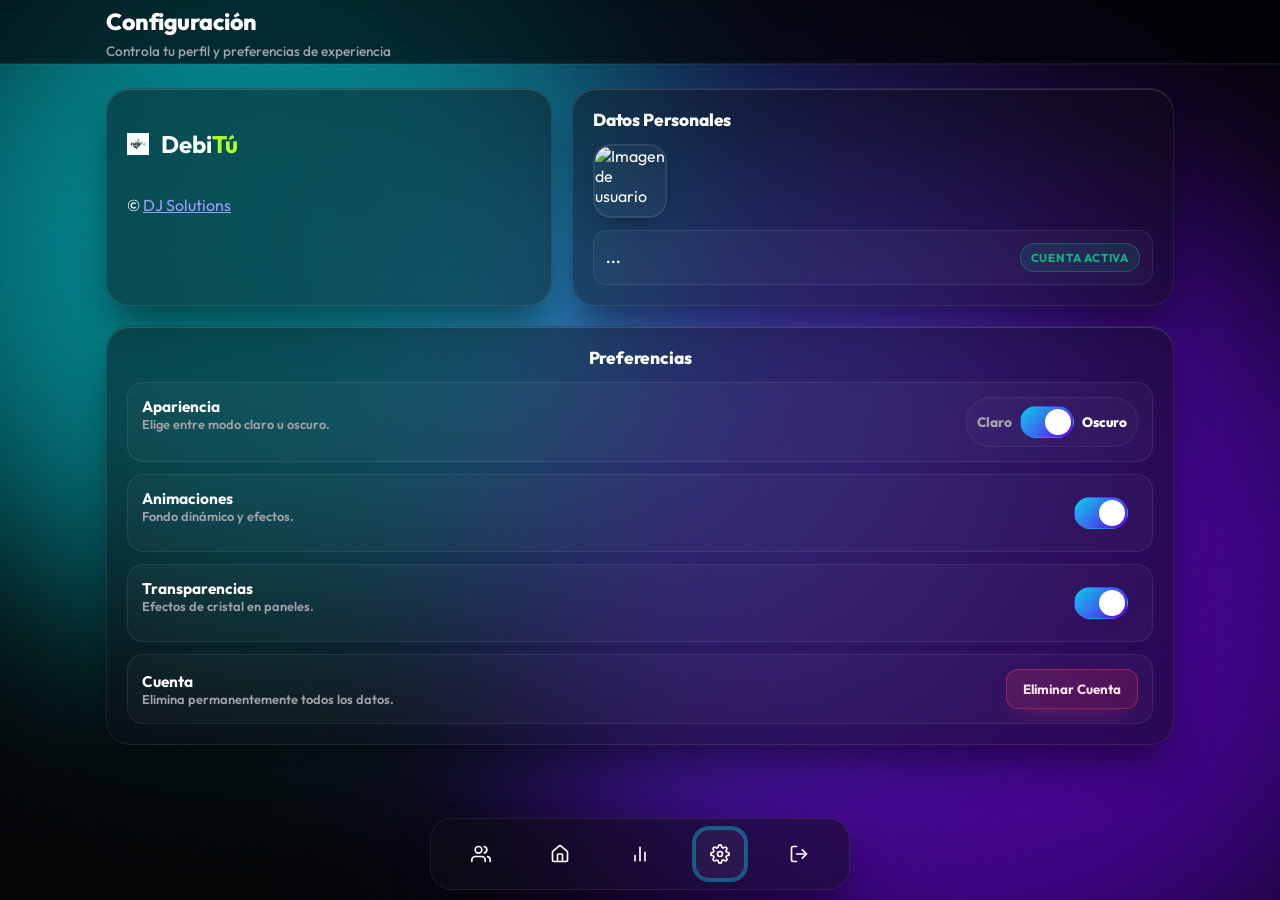
==== commit 5161065a: "feat: add Estadísticas page with initial layout and styles" ====
--- a/Plantillas/Configuracion.html
+++ b/Plantillas/Configuracion.html
@@ -9,10 +9,15 @@
             try {
                 var t = (localStorage.getItem('CMS_THEME') || '').toString().trim().toLowerCase();
                 document.documentElement.dataset.theme = (t === 'light' || t === 'claro') ? 'light' : 'dark';
+                var a = localStorage.getItem('CMS_ANIM');
+                if (a === 'false') document.documentElement.dataset.anim = 'false';
+                var tr = localStorage.getItem('CMS_TRANS');
+                if (tr === 'false') document.documentElement.dataset.trans = 'false';
             } catch (e) { }
         })();
     </script>
-    <link href="https://fonts.googleapis.com/css2?family=Outfit:wght@300;400;500;600;700;800&display=swap" rel="stylesheet">
+    <link href="https://fonts.googleapis.com/css2?family=Outfit:wght@300;400;500;600;700;800&display=swap"
+        rel="stylesheet">
     <link rel="stylesheet" href="/Estilos/estilos_config.css">
     <title>Configuración | CMS Premium</title>
 </head>
@@ -35,6 +40,15 @@
     </header>
 
     <main class="config-layout">
+
+        <section class="glass-panel header-panel">
+            <div class="credits-head" aria-label="Información de la aplicación">
+                <img class="app-icon" src="/icons/Icon.png" alt="Icono de la app" loading="lazy" decoding="async">
+                <h1 class="app-title">Debi<span style="color: greenyellow;">Tú</span></h1>
+            </div>
+            <p>&copy; <a href="https://djsolutionss.netlify.app">DJ Solutions</a> <span id="anio"></span></p>
+        </section>
+
         <section class="glass-panel profile-panel">
             <h2 class="section-title">Datos Personales</h2>
             <div class="profile-row">
@@ -49,49 +63,56 @@
         <section class="glass-panel prefs-panel">
             <h2 class="section-title">Preferencias</h2>
             <div class="prefs-grid">
-                <!--<div class="pref-item">
-                    <div>
-                        <h3>Idioma</h3>
-                        <p>Personaliza el contenido de la interfaz.</p>
-                    </div>
-                    <button id="idioma-btn">Cambiar Idioma</button>
-                </div>-->
 
                 <div class="pref-item pref-item--visual">
-                    <div>
+                    <div style="text-align: start;">
                         <h3>Apariencia</h3>
                         <p>Elige entre modo claro u oscuro.</p>
                     </div>
                     <div class="theme-toggle" aria-label="Tema">
                         <span class="theme-toggle__label theme-toggle__label--light">Claro</span>
-                        <button id="modo-oscuro-btn" class="ios-switch" type="button" role="switch" aria-checked="false" aria-label="Cambiar tema"></button>
+                        <button id="modo-oscuro-btn" class="ios-switch" type="button" role="switch" aria-checked="false"
+                            aria-label="Cambiar tema"></button>
                         <span class="theme-toggle__label theme-toggle__label--dark">Oscuro</span>
                     </div>
-                    <!--<button id="transparencia-btn" class="secondary-btn">Transparencia</button>-->
+                </div>
+
+                <div class="pref-item pref-item--visual">
+                    <div style="text-align: start;">
+                        <h3>Animaciones</h3>
+                        <p>Fondo dinámico y efectos.</p>
+                    </div>
+                    <div class="theme-toggle" aria-label="Animaciones" style="border: none;background: none;">
+                        <button id="animaciones-btn" class="ios-switch" type="button" role="switch"
+                            aria-checked="true" aria-label="Alternar animaciones"></button>
+                    </div>
+                </div>
+
+                <div class="pref-item pref-item--visual">
+                    <div style="text-align: start;">
+                        <h3>Transparencias</h3>
+                        <p>Efectos de cristal en paneles.</p>
+                    </div>
+                    <div class="theme-toggle" aria-label="Transparencias" style="border: none;background: none;">
+                        <button id="transparencias-btn" class="ios-switch" type="button" role="switch"
+                            aria-checked="true" aria-label="Alternar transparencias"></button>
+                    </div>
                 </div>
 
                 <div class="pref-item pref-item--danger">
-                    <div>
+                    <div style="text-align: start;">
                         <h3>Cuenta</h3>
                         <p>Elimina permanentemente todos los datos.</p>
                     </div>
                     <button id="eliminar-cuenta-btn">Eliminar Cuenta</button>
                 </div>
-            </div>
-        </section>
-
-        <section class="glass-panel footer-panel">
-            <div class="credits-head" aria-label="Información de la aplicación">
-                <img class="app-icon" src="/icons/Icon.png" alt="Icono de la app" loading="lazy" decoding="async">
-                <h1 class="app-title">DebiTú</h1>
-            </div>
-            <p>&copy; <a href="https://djsolutionss.netlify.app">DJ Solutions</a> <span id="anio"></span></p>
         </section>
     </main>
 
     <footer class="bottom-nav" aria-label="Navegación">
         <a class="icon-btn" href="/Plantillas/administracion_clientes.html" aria-label="Clientes" title="Clientes">
-            <svg viewBox="0 0 24 24" fill="none" stroke="currentColor" stroke-width="2" stroke-linecap="round" stroke-linejoin="round" aria-hidden="true">
+            <svg viewBox="0 0 24 24" fill="none" stroke="currentColor" stroke-width="2" stroke-linecap="round"
+                stroke-linejoin="round" aria-hidden="true">
                 <path d="M17 21v-2a4 4 0 0 0-4-4H5a4 4 0 0 0-4 4v2" />
                 <circle cx="9" cy="7" r="4" />
                 <path d="M23 21v-2a4 4 0 0 0-3-3.87" />
@@ -99,19 +120,37 @@
             </svg>
         </a>
         <a class="icon-btn" href="/Plantillas/Inicio.html" aria-label="Inicio" title="Inicio">
-            <svg viewBox="0 0 24 24" fill="none" stroke="currentColor" stroke-width="2" stroke-linecap="round" stroke-linejoin="round" aria-hidden="true">
+            <svg viewBox="0 0 24 24" fill="none" stroke="currentColor" stroke-width="2" stroke-linecap="round"
+                stroke-linejoin="round" aria-hidden="true">
                 <path d="M15 21v-8a1 1 0 0 0-1-1h-4a1 1 0 0 0-1 1v8" />
-                <path d="M3 10a2 2 0 0 1 .709-1.528l7-6a2 2 0 0 1 2.582 0l7 6A2 2 0 0 1 21 10v9a2 2 0 0 1-2 2H5a2 2 0 0 1-2-2z" />
+                <path
+                    d="M3 10a2 2 0 0 1 .709-1.528l7-6a2 2 0 0 1 2.582 0l7 6A2 2 0 0 1 21 10v9a2 2 0 0 1-2 2H5a2 2 0 0 1-2-2z" />
             </svg>
         </a>
-        <a class="icon-btn active" href="/Plantillas/Configuracion.html" aria-label="Configuración" title="Configuración">
-            <svg viewBox="0 0 24 24" fill="none" stroke="currentColor" stroke-width="2" stroke-linecap="round" stroke-linejoin="round" aria-hidden="true">
+
+        <a class="icon-btn" href="/Plantillas/Estadisticas.html" aria-label="Estadísticas"
+            title="Estadísticas">
+                <svg viewBox="0 0 24 24" fill="none" stroke="currentColor" stroke-width="2" stroke-linecap="round"
+                    stroke-linejoin="round" aria-hidden="true">
+                    <line x1="6" y1="20" x2="6" y2="14" />
+                    <line x1="12" y1="20" x2="12" y2="4" />
+                    <line x1="18" y1="20" x2="18" y2="10" />
+                </svg>
+        </a>
+
+        <a class="icon-btn active" href="/Plantillas/Configuracion.html" aria-label="Configuración"
+            title="Configuración">
+            <svg viewBox="0 0 24 24" fill="none" stroke="currentColor" stroke-width="2" stroke-linecap="round"
+                stroke-linejoin="round" aria-hidden="true">
                 <circle cx="12" cy="12" r="3" />
-                <path d="M19.4 15a1.65 1.65 0 0 0 .33 1.82l.06.06a2 2 0 0 1 0 2.83 2 2 0 0 1-2.83 0l-.06-.06a1.65 1.65 0 0 0-1.82-.33 1.65 1.65 0 0 0-1 1.51V21a2 2 0 0 1-2 2 2 2 0 0 1-2-2v-.09A1.65 1.65 0 0 0 9 19.4a1.65 1.65 0 0 0-1.82.33l-.06.06a2 2 0 0 1-2.83 0 2 2 0 0 1 0-2.83l.06-.06A1.65 1.65 0 0 0 4.6 15a1.65 1.65 0 0 0-1.51-1H3a2 2 0 0 1-2-2 2 2 0 0 1 2-2h.09A1.65 1.65 0 0 0 4.6 9a1.65 1.65 0 0 0-.33-1.82l-.06-.06a2 2 0 0 1 0-2.83 2 2 0 0 1 2.83 0l.06.06A1.65 1.65 0 0 0 9 4.6a1.65 1.65 0 0 0 1-1.51V3a2 2 0 0 1 2-2 2 2 0 0 1 2 2v.09A1.65 1.65 0 0 0 15 4.6a1.65 1.65 0 0 0 1.82-.33l.06-.06a2 2 0 0 1 2.83 0 2 2 0 0 1 0 2.83l-.06.06A1.65 1.65 0 0 0 19.4 9a1.65 1.65 0 0 0 1.51 1H21a2 2 0 0 1 2 2 2 2 0 0 1-2 2h-.09A1.65 1.65 0 0 0 19.4 15z" />
+                <path
+                    d="M19.4 15a1.65 1.65 0 0 0 .33 1.82l.06.06a2 2 0 0 1 0 2.83 2 2 0 0 1-2.83 0l-.06-.06a1.65 1.65 0 0 0-1.82-.33 1.65 1.65 0 0 0-1 1.51V21a2 2 0 0 1-2 2 2 2 0 0 1-2-2v-.09A1.65 1.65 0 0 0 9 19.4a1.65 1.65 0 0 0-1.82.33l-.06.06a2 2 0 0 1-2.83 0 2 2 0 0 1 0-2.83l.06-.06A1.65 1.65 0 0 0 4.6 15a1.65 1.65 0 0 0-1.51-1H3a2 2 0 0 1-2-2 2 2 0 0 1 2-2h.09A1.65 1.65 0 0 0 4.6 9a1.65 1.65 0 0 0-.33-1.82l-.06-.06a2 2 0 0 1 0-2.83 2 2 0 0 1 2.83 0l.06.06A1.65 1.65 0 0 0 9 4.6a1.65 1.65 0 0 0 1-1.51V3a2 2 0 0 1 2-2 2 2 0 0 1 2 2v.09A1.65 1.65 0 0 0 15 4.6a1.65 1.65 0 0 0 1.82-.33l.06-.06a2 2 0 0 1 2.83 0 2 2 0 0 1 0 2.83l-.06.06A1.65 1.65 0 0 0 19.4 9a1.65 1.65 0 0 0 1.51 1H21a2 2 0 0 1 2 2 2 2 0 0 1-2 2h-.09A1.65 1.65 0 0 0 19.4 15z" />
             </svg>
         </a>
-        <button type="button" class="icon-btn danger" onclick="cerrarSesion()" aria-label="Cerrar sesión" title="Cerrar sesión">
-            <svg viewBox="0 0 24 24" fill="none" stroke="currentColor" stroke-width="2" stroke-linecap="round" stroke-linejoin="round" aria-hidden="true">
+        <button type="button" class="icon-btn danger" onclick="cerrarSesion()" aria-label="Cerrar sesión"
+            title="Cerrar sesión">
+            <svg viewBox="0 0 24 24" fill="none" stroke="currentColor" stroke-width="2" stroke-linecap="round"
+                stroke-linejoin="round" aria-hidden="true">
                 <path d="M9 21H5a2 2 0 0 1-2-2V5a2 2 0 0 1 2-2h4" />
                 <polyline points="16 17 21 12 16 7" />
                 <line x1="21" y1="12" x2="9" y2="12" />
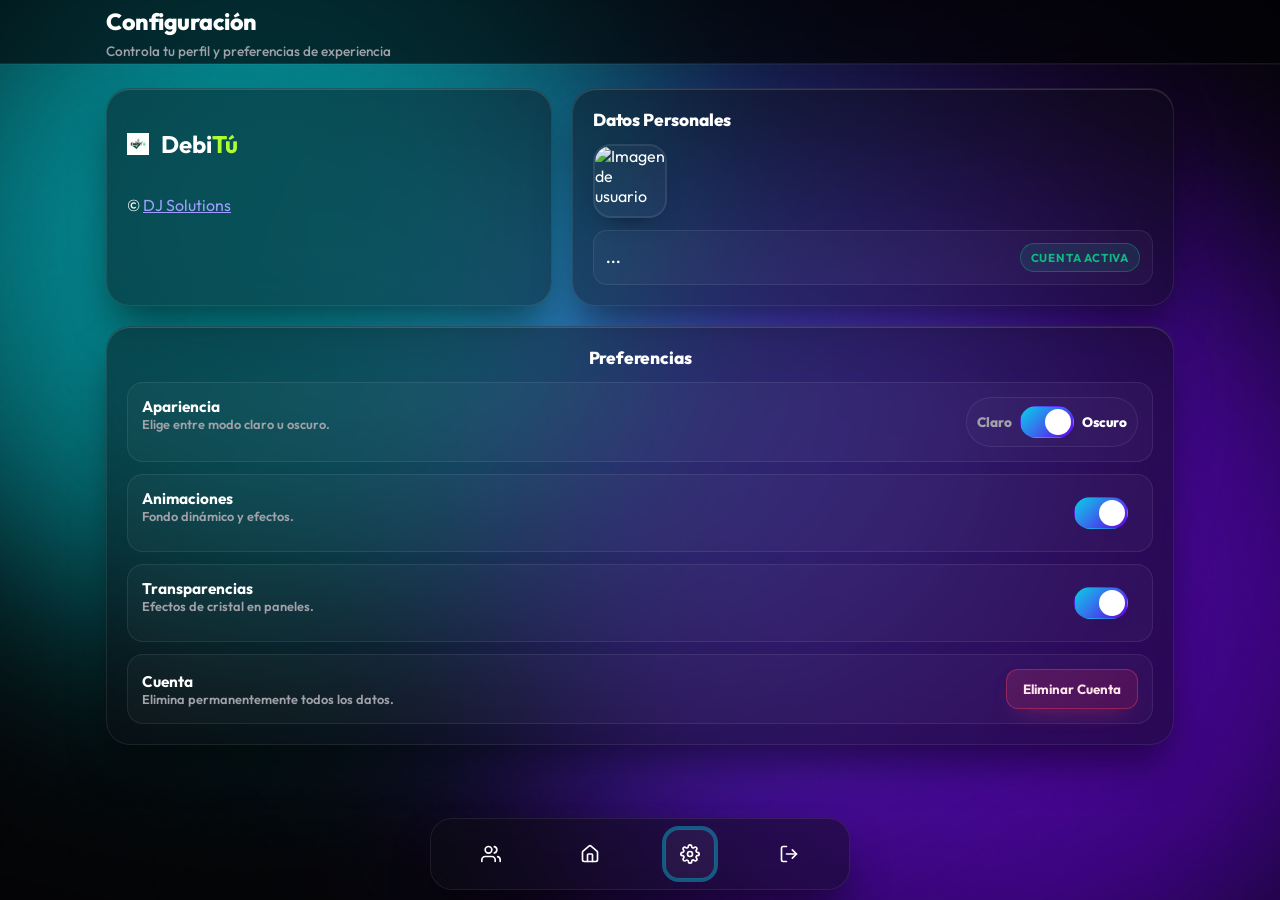
==== commit 4c97b7c8: "cambio a color negro para el tema oscuro" ====
--- a/Plantillas/Configuracion.html
+++ b/Plantillas/Configuracion.html
@@ -4,6 +4,7 @@
 <head>
     <meta charset="UTF-8">
     <meta name="viewport" content="width=device-width, initial-scale=1.0">
+    <meta name="theme-color" content="#000000">
     <script>
         (function () {
             try {
@@ -128,6 +129,7 @@
             </svg>
         </a>
 
+        <!--
         <a class="icon-btn" href="/Plantillas/Estadisticas.html" aria-label="Estadísticas"
             title="Estadísticas">
                 <svg viewBox="0 0 24 24" fill="none" stroke="currentColor" stroke-width="2" stroke-linecap="round"
@@ -137,6 +139,7 @@
                     <line x1="18" y1="20" x2="18" y2="10" />
                 </svg>
         </a>
+        -->
 
         <a class="icon-btn active" href="/Plantillas/Configuracion.html" aria-label="Configuración"
             title="Configuración">
